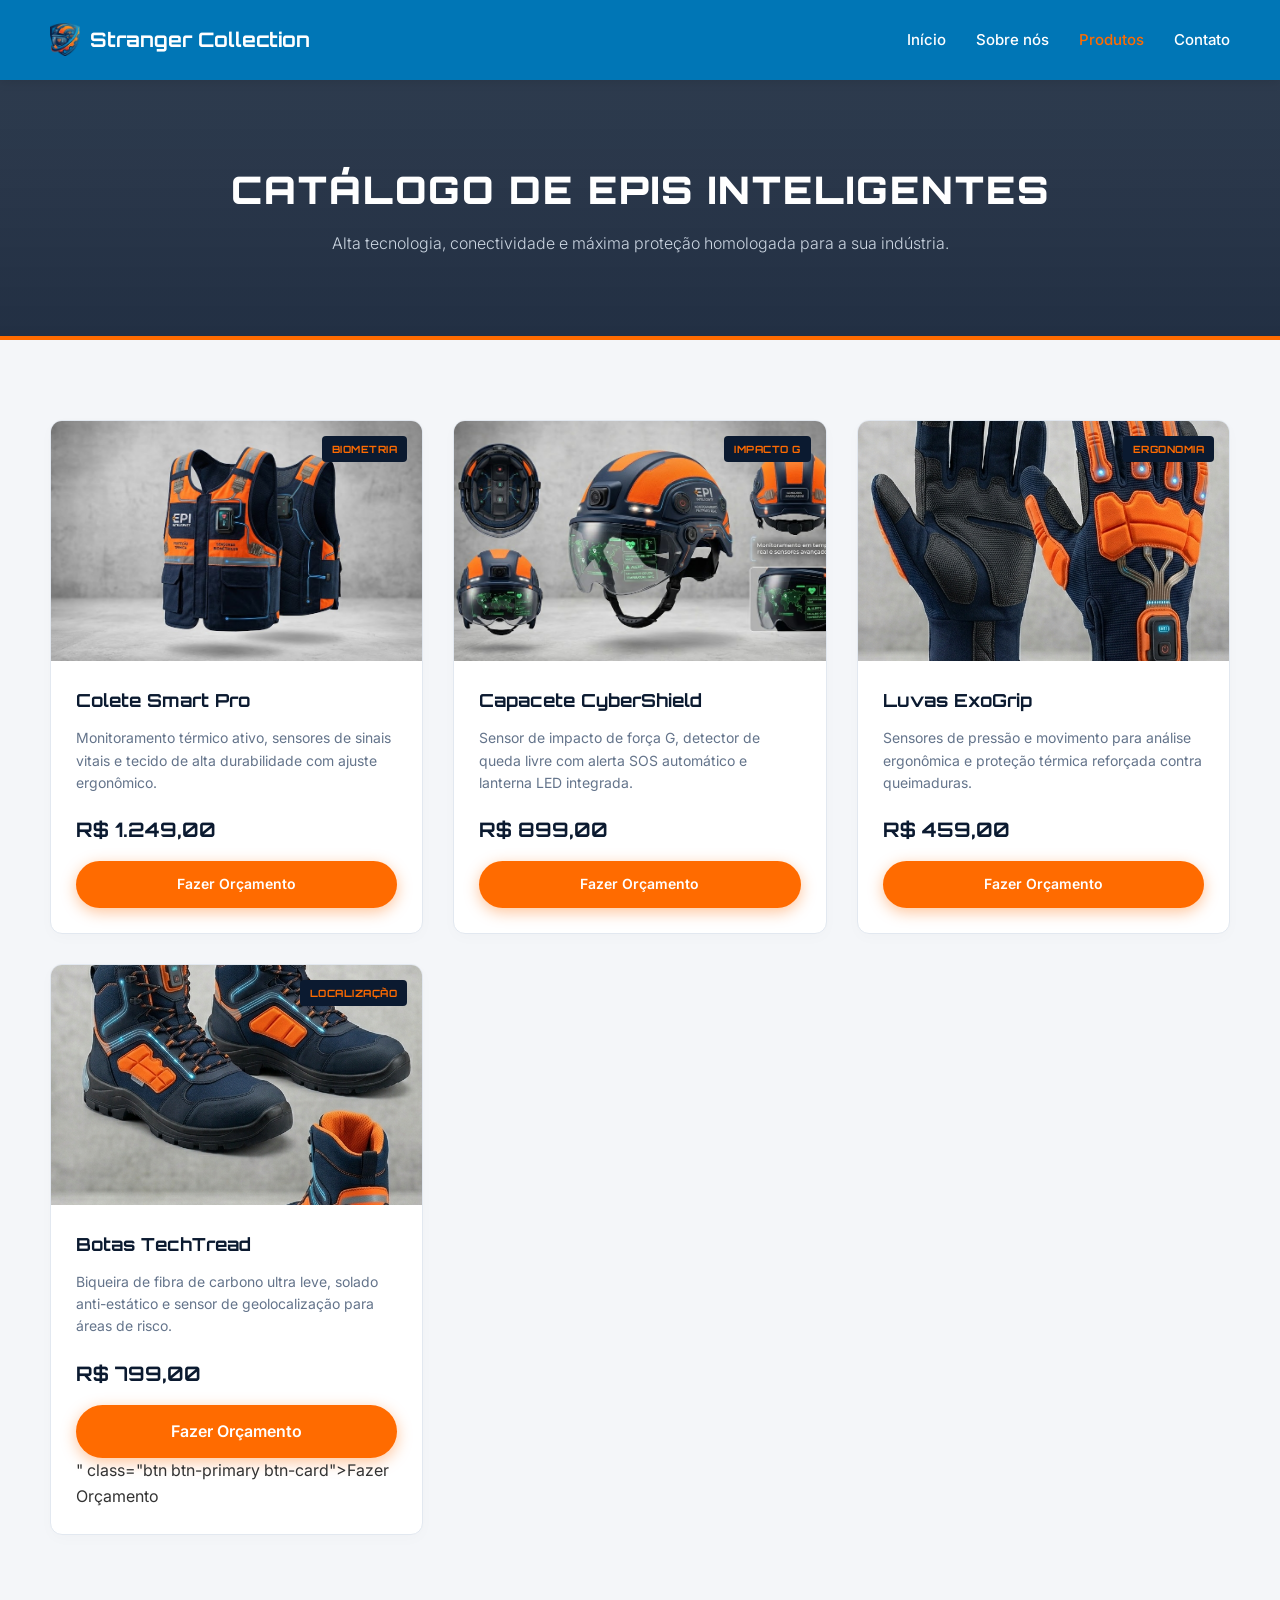
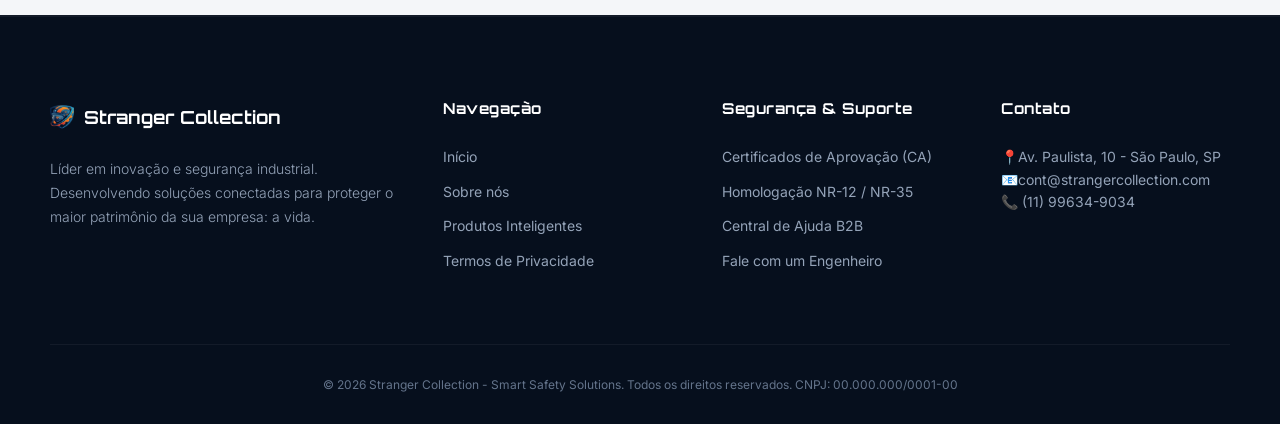
==== src/pages/produtos/produtos.html @ 60174f71 "Firstcommit" ====
<!DOCTYPE html>
<html lang="pt-BR">
<head>
    <meta charset="UTF-8">
    <meta name="viewport" content="width=device-width, initial-scale=1.0">
    <title>Produtos - Stranger Collection</title>
    
    <link rel="stylesheet" href="index.css">
    
    <link rel="preconnect" href="https://fonts.googleapis.com">
    <link rel="preconnect" href="https://fonts.gstatic.com" crossorigin>
    <link href="https://fonts.googleapis.com/css2?family=Inter:wght@300;400;500;600&family=Orbitron:wght@600;700;900&display=swap" rel="stylesheet">
</head>
<body>

    <header>
        <div class="logo-container">
                <div ><img class="logo-icon" src="/public/assets/image/logo.png" alt=""></div>
            <span>Stranger Collection</span>
        </div>
        <nav>
            <ul>
                <li><a href="../../index.html">Início</a></li>
                <li><a href="../sobrenos/sobre.html">Sobre nós</a></li>
                <li><a href="#" class="active">Produtos</a></li>
                <li><a href="https://wa.me/5511996349034?text=Olá!+Gostaria+de+fazer+um+orçamento+para+o+Colete+Smart+Pro+da+Stranger+Collection.">Contato</a></li>
            </ul>
        </nav>
    </header>

    <section class="products-hero">
        <div class="products-hero-content">
            <h1>CATÁLOGO DE EPIS INTELIGENTES</h1>
            <p>Alta tecnologia, conectividade e máxima proteção homologada para a sua indústria.</p>
        </div>
    </section>

    <section class="products-catalog">
        <div class="catalog-container">
            
            <div class="product-card">
                <div class="card-image-wrapper">
                    <img src="/public/assets/image/colete.jpg" alt="Colete Inteligente">
                    <span class="badge-tech">BIOMETRIA</span>
                </div>
                <div class="card-info">
                    <h3>Colete Smart Pro</h3>
                    <p class="product-desc">Monitoramento térmico ativo, sensores de sinais vitais e tecido de alta durabilidade com ajuste ergonômico.</p>
                    <div class="product-price">R$ 1.249,00</div>
                    <a href="https://wa.me/5511996349034?text=Olá!+Gostaria+de+fazer+um+orçamento+para+o+Colete+Smart+Pro+da+Stranger+Collection." class="btn btn-primary btn-card">Fazer Orçamento</a>
                </div>
            </div>

            <div class="product-card">
                <div class="card-image-wrapper">
                    <img src="/public/assets/image/capacete.jpg" alt="Capacete Inteligente">
                    <span class="badge-tech">IMPACTO G</span>
                </div>
                <div class="card-info">
                    <h3>Capacete CyberShield</h3>
                    <p class="product-desc">Sensor de impacto de força G, detector de queda livre com alerta SOS automático e lanterna LED integrada.</p>
                    <div class="product-price">R$ 899,00</div>
                    <a href="https://wa.me/5511996349034?text=Olá!+Gostaria+de+fazer+um+orçamento+para+o+Colete+Smart+Pro+da+Stranger+Collection." class="btn btn-primary btn-card">Fazer Orçamento</a>
                </div>
            </div>

            <div class="product-card">
                <div class="card-image-wrapper">
                    <img src="/public/assets/image/luvas.png" alt="Luvas Tecnológicas">
                    <span class="badge-tech">ERGONOMIA</span>
                </div>
                <div class="card-info">
                    <h3>Luvas ExoGrip</h3>
                    <p class="product-desc">Sensores de pressão e movimento para análise ergonômica e proteção térmica reforçada contra queimaduras.</p>
                    <div class="product-price">R$ 459,00</div>
                    <a href="https://wa.me/5511996349034?text=Olá!+Gostaria+de+fazer+um+orçamento+para+o+Colete+Smart+Pro+da+Stranger+Collection." class="btn btn-primary btn-card">Fazer Orçamento</a>
                </div>
            </div>

            <div class="product-card">
                <div class="card-image-wrapper">
                    <img src="/public/assets/image/botas.png" alt="Botas Inteligentes">
                    <span class="badge-tech">LOCALIZAÇÃO</span>
                </div>
                <div class="card-info">
                    <h3>Botas TechTread</h3>
                    <p class="product-desc">Biqueira de fibra de carbono ultra leve, solado anti-estático e sensor de geolocalização para áreas de risco.</p>
                    <div class="product-price">R$ 799,00</div>
                    <a href="<a href="https://wa.me/5511996349034?text=Olá!+Gostaria+de+fazer+um+orçamento+para+o+Colete+Smart+Pro+da+Stranger+Collection." target="_blank" class="btn btn-primary">Fazer Orçamento</a>" class="btn btn-primary btn-card">Fazer Orçamento</a>
                </div>
            </div>

        </div>
    </section>

    <footer class="main-footer">
        <div class="footer-container">
            <div class="footer-col brand-col">
                <div class="footer-logo">
                    <div ><img class="logo-icon-small" src="/public/assets/image/logo.png" alt=""></div>
                    <span>Stranger Collection</span>
                </div>
                <p>Líder em inovação e segurança industrial. Desenvolvendo soluções conectadas para proteger o maior patrimônio da sua empresa: a vida.</p>
            </div>
            <div class="footer-col">
                <h4>Navegação</h4>
                <ul>
                    <li><a href="../../index.html">Início</a></li>
                    <li><a href="../sobrenos/sobre.html">Sobre nós</a></li>
                    <li><a href="#">Produtos Inteligentes</a></li>
                    <li><a href="https://wa.me/5511996349034?text=Olá!+Gostaria+de+fazer+um+orçamento+para+o+Colete+Smart+Pro+da+Stranger+Collection.">Termos de Privacidade</a></li>
                </ul>
            </div>
            <div class="footer-col">
                <h4>Segurança & Suporte</h4>
                <ul>
                    <li><a href="#">Certificados de Aprovação (CA)</a></li>
                    <li><a href="#">Homologação NR-12 / NR-35</a></li>
                    <li><a href="#">Central de Ajuda B2B</a></li>
                    <li><a href="#">Fale com um Engenheiro</a></li>
                </ul>
            </div>
            <div class="footer-col">
                <h4>Contato</h4>
                <p>📍Av. Paulista, 10 - São Paulo, SP</p>
                <p>📧cont@strangercollection.com</p>
                <p>📞 (11) 99634-9034</p>
            </div>
        </div>
        <div class="footer-bottom">
            <p>&copy; 2026 Stranger Collection - Smart Safety Solutions. Todos os direitos reservados. CNPJ: 00.000.000/0001-00</p>
        </div>
    </footer>

</body>
</html>
---- src/pages/produtos/index.css ----
/* ==========================================================================
   1. RESET, VARIÁVEIS & CONFIGURAÇÕES GERAIS
   ========================================================================== */
* {
    margin: 0;
    padding: 0;
    box-sizing: border-box;
}

body {
    font-family: 'Inter', sans-serif;
    background-color: #f4f6f9;
    color: #333333;
    line-height: 1.6;
}

/* Estilo padrão para QUALQUER link do site não virar aquele azul sublinhado feio */
a {
    text-decoration: none;
    color: inherit;
    transition: color 0.3s ease;
}

/* ==========================================================================
   2. REGRAS GLOBAIS DE HEADER & NAVBAR (MENU SUPERIOR)
   ========================================================================== */
header {
    background-color: #0076b6; /* Azul claro do topo */
    padding: 15px 50px;
    display: flex;
    justify-content: space-between;
    align-items: center;
    position: sticky;
    top: 0;
    z-index: 1000;
    box-shadow: 0 2px 10px rgba(0,0,0,0.1);
}

.logo-container {
    display: flex;
    align-items: center;
    gap: 10px;
    color: #ffffff;
    font-family: 'Orbitron', sans-serif;
    font-weight: 700;
    font-size: 20px;
}

.logo-icon {
    width: 30px;
    margin-top: 8px;
}

/* Garante o alinhamento da navegação */
nav ul {
    display: flex;
    list-style: none;
    gap: 30px;
}

/* Estiliza especificamente os links do Menu Superior */
nav ul li a {
    color: #ffffff !important; /* Força o texto a ser branco */
    font-weight: 500;
    font-size: 15px;
}

nav ul li a:hover, nav ul li a.active {
    color: #ff6b00 !important; /* Destaca em Laranja no hover ou quando ativo */
}

/* ==========================================================================
   3. BOTÕES GLOBAIS (.btn, .btn-primary, etc.)
   ========================================================================== */
.hero-buttons {
    display: flex;
    gap: 20px;
}

.btn {
    display: inline-block;
    padding: 14px 28px;
    border-radius: 30px;
    font-weight: 600;
    font-size: 16px;
    transition: all 0.3s ease;
    text-align: center;
    cursor: pointer;
    border: none;
}

.btn-primary {
    background-color: #ff6b00 !important;
    color: #ffffff !important;
    box-shadow: 0 4px 15px rgba(255, 107, 0, 0.4);
}

.btn-primary:hover {
    background-color: #e05e00 !important;
    transform: translateY(-2px);
}

.btn-secondary {
    background-color: transparent !important;
    color: #ffffff !important;
    border: 2px solid #ff6b00 !important;
}

.btn-secondary:hover {
    background-color: rgba(255, 107, 0, 0.1) !important;
    transform: translateY(-2px);
}

/* ==========================================================================
   4. HOME - HERO SECTION (BANNER PRINCIPAL)
   ========================================================================== */
.hero {
    background: linear-gradient(rgba(11, 26, 48, 0.9), rgba(11, 26, 48, 0.95)), 
                url('https://images.unsplash.com/photo-1581091226825-a6a2a5aee158?auto=format&fit=crop&q=80&w=1200') no-repeat center center/cover;
    padding: 100px 50px;
    display: flex;
    align-items: center;
    min-height: 550px;
    color: #ffffff;
    border-bottom: 4px solid #ff6b00;
}

.hero-container {
    max-width: 1200px;
    margin: 0 auto;
    display: flex;
    width: 100%;
    align-items: center;
    gap: 50px;
}

.hero-images {
    flex: 1;
    display: flex;
    justify-content: center;
    align-items: center;
}

.hero-mockup-placeholder {
    width: 100%;
    max-width: 450px;
    height: 350px;
    background: rgba(255, 255, 255, 0.05);
    border: 2px dashed rgba(255, 255, 255, 0.2);
    border-radius: 12px;
    display: flex;
    flex-direction: column;
    justify-content: center;
    align-items: center;
    color: rgba(255, 255, 255, 0.6);
    text-align: center;
    padding: 20px;
}

.hero-mockup-placeholder span {
    font-size: 40px;
    margin-bottom: 15px;
}

.hero-content {
    flex: 1.2;
}

.hero-content h1 {
    font-family: 'Orbitron', sans-serif;
    font-size: 42px;
    font-weight: 900;
    line-height: 1.2;
    margin-bottom: 20px;
    letter-spacing: 1px;
}

.hero-content p {
    font-size: 18px;
    color: #cbd5e1;
    margin-bottom: 35px;
    font-weight: 300;
}

/* ==========================================================================
   5. HOME - BARRA DE DIFERENCIAIS
   ========================================================================== */
.features-bar {
    background-color: #0b1a30; 
    padding: 25px 50px;
    border-bottom: 1px solid rgba(255,255,255,0.1);
}

.features-container {
    max-width: 1200px;
    margin: 0 auto;
    display: flex;
    justify-content: space-between;
    gap: 30px;
}

.feature-item {
    display: flex;
    align-items: center;
    gap: 15px;
    color: #ffffff;
    flex: 1;
}

.feature-icon {
    font-size: 28px;
    color: #ff6b00;
    background: rgba(255, 107, 0, 0.1);
    padding: 10px;
    border-radius: 8px;
    display: flex;
    align-items: center;
    justify-content: center;
}

.feature-text h3 {
    font-size: 16px;
    font-weight: 600;
    margin-bottom: 2px;
}

.feature-text p {
    font-size: 13px;
    color: #94a3b8;
}

/* ==========================================================================
   6. HOME - SEÇÃO PRODUTO DESTAQUE (COLETE COMFORT)
   ========================================================================== */
.product-highlight {
    padding: 80px 50px;
    background-color: #ffffff;
}

.product-container {
    max-width: 1200px;
    margin: 0 auto;
    display: flex;
    align-items: center;
    gap: 60px;
}

.product-image-side {
    flex: 1;
    display: flex;
    justify-content: center;
}

.product-image-placeholder {
    width: 100%;
    max-width: 550px;
    height: auto;
    display: flex;
    justify-content: center;
    align-items: center;
    overflow: hidden;
    border-radius: 12px;
}

.product-image-placeholder img {
    width: 100%;
    height: auto;
    object-fit: cover;
    display: block;
    box-shadow: 0 8px 30px rgba(0, 0, 0, 0.08);
    border-radius: 12px;
}

.product-info-side {
    flex: 1.2;
}

.product-info-side h2 {
    font-family: 'Orbitron', sans-serif;
    color: #0b1a30;
    font-size: 36px;
    font-weight: 700;
    margin-bottom: 25px;
    letter-spacing: 1px;
    position: relative;
    padding-bottom: 10px;
}

.product-info-side h2::after {
    content: '';
    position: absolute;
    left: 0;
    bottom: 0;
    width: 60px;
    height: 4px;
    background-color: #ff6b00;
    border-radius: 2px;
}

.product-bullets {
    list-style: none;
    margin-bottom: 40px;
}

.product-bullets li {
    position: relative;
    padding-left: 30px;
    margin-bottom: 20px;
    font-size: 16px;
    color: #4a5568;
}

.product-bullets li::before {
    content: '✓';
    position: absolute;
    left: 0;
    top: 0;
    color: #ff6b00;
    font-weight: 900;
    font-size: 18px;
}

.product-bullets li strong {
    color: #0b1a30;
    font-weight: 600;
}

/* ==========================================================================
   7. HOME - PROVA SOCIAL, DEPOIMENTOS & CERTIFICAÇÕES
   ========================================================================== */
.trust-section {
    padding: 60px 50px 80px 50px;
    background-color: #f8fafc;
}

.certifications-container {
    max-width: 1200px;
    margin: 0 auto;
    text-align: center;
}

.cert-title {
    font-size: 12px;
    font-family: 'Orbitron', sans-serif;
    color: #64748b;
    letter-spacing: 2px;
    margin-bottom: 30px;
}

.cert-logos {
    display: flex;
    justify-content: center;
    align-items: center;
    gap: 40px;
    flex-wrap: wrap;
}

.cert-badge {
    background: #ffffff;
    border: 1px solid #e2e8f0;
    padding: 12px 25px;
    border-radius: 6px;
    font-family: 'Orbitron', sans-serif;
    font-size: 13px;
    font-weight: 700;
    color: #0b1a30;
    box-shadow: 0 4px 6px rgba(0,0,0,0.02);
}

.section-divider {
    max-width: 1200px;
    margin: 50px auto;
    border: 0;
    border-top: 1px solid #e2e8f0;
}

.testimonials-wrapper {
    max-width: 1200px;
    margin: 0 auto;
}

.section-title-dark {
    text-align: center;
    margin-bottom: 50px;
}

.section-title-dark h2 {
    font-family: 'Orbitron', sans-serif;
    font-size: 28px;
    color: #0b1a30;
    margin-bottom: 10px;
}

.section-title-dark p {
    color: #64748b;
    font-size: 15px;
}

.testimonials-container {
    display: flex;
    gap: 30px;
}

.testimonial-card {
    flex: 1;
    background: #ffffff;
    border: 1px solid #e2e8f0;
    padding: 40px;
    border-radius: 12px;
    position: relative;
    box-shadow: 0 10px 25px rgba(0, 0, 0, 0.02);
}

.quote-icon {
    font-size: 60px;
    color: rgba(255, 107, 0, 0.15);
    position: absolute;
    top: 10px;
    left: 25px;
    font-family: serif;
    line-height: 1;
}

.testimonial-text {
    font-size: 15px;
    color: #4a5568;
    line-height: 1.7;
    margin-bottom: 25px;
    position: relative;
    z-index: 1;
    font-style: italic;
}

.testimonial-author {
    display: flex;
    align-items: center;
    gap: 15px;
}

.author-avatar {
    width: 45px;
    height: 45px;
    background: #e2e8f0;
    border-radius: 50px;
    display: flex;
    align-items: center;
    justify-content: center;
    font-size: 20px;
}

.author-info h4 {
    font-size: 15px;
    color: #0b1a30;
    font-weight: 600;
}

.author-info p {
    font-size: 12px;
    color: #ff6b00;
    font-weight: 500;
}

/* ==========================================================================
   8. HOME - SEÇÃO COMO FUNCIONA (ECOSSISTEMA)
   ========================================================================== */
.how-it-works {
    padding: 90px 50px;
    background-color: #0b1a30; 
    color: #ffffff;
}

.how-it-works .section-title {
    text-align: center;
    max-width: 700px;
    margin: 0 auto 60px auto;
}

.how-it-works .section-title h2 {
    font-family: 'Orbitron', sans-serif;
    font-size: 32px;
    letter-spacing: 1px;
    margin-bottom: 15px;
    color: #ffffff;
}

.how-it-works .section-title p {
    color: #94a3b8;
    font-size: 16px;
    font-weight: 300;
}

.steps-container {
    max-width: 1200px;
    margin: 0 auto;
    display: flex;
    justify-content: space-between;
    gap: 40px;
}

.step-card {
    flex: 1;
    background: rgba(255, 255, 255, 0.03);
    border: 1px solid rgba(255, 255, 255, 0.08);
    padding: 40px 30px;
    border-radius: 12px;
    transition: all 0.3s ease;
}

.step-card:hover {
    transform: translateY(-5px);
    background: rgba(255, 255, 255, 0.05);
    border-color: #ff6b00;
}

.step-icon-wrapper {
    display: flex;
    justify-content: space-between;
    align-items: center;
    margin-bottom: 25px;
}

.step-number {
    font-family: 'Orbitron', sans-serif;
    font-size: 24px;
    font-weight: 900;
    color: rgba(255, 107, 0, 0.4);
}

.step-icon {
    font-size: 36px;
    background: rgba(255, 107, 0, 0.1);
    padding: 12px;
    border-radius: 50px;
    width: 65px;
    height: 65px;
    display: flex;
    align-items: center;
    justify-content: center;
}

.step-card h3 {
    font-family: 'Orbitron', sans-serif;
    font-size: 18px;
    margin-bottom: 15px;
    color: #ffffff;
}

.step-card p {
    font-size: 14px;
    color: #cbd5e1;
    line-height: 1.6;
    font-weight: 300;
}

/* ==========================================================================
   9. PÁGINA SOBRE NÓS (EXCLUSIVOS)
   ========================================================================== */
.about-hero {
    background: linear-gradient(rgba(11, 26, 48, 0.85), rgba(11, 26, 48, 0.9)), 
                url('https://images.unsplash.com/photo-1504307651254-35680f356dfd?auto=format&fit=crop&q=80&w=1200') no-repeat center center/cover;
    padding: 80px 20px;
    text-align: center;
    color: #ffffff;
    border-bottom: 4px solid #ff6b00;
}

.about-hero-content h1 {
    font-family: 'Orbitron', sans-serif;
    font-size: 40px;
    font-weight: 900;
    letter-spacing: 2px;
    margin-bottom: 10px;
}

.about-hero-content p {
    font-size: 16px;
    color: #cbd5e1;
    font-weight: 300;
}

.about-intro {
    padding: 80px 50px;
    background-color: #ffffff;
}

.about-container {
    max-width: 1200px;
    margin: 0 auto;
    display: flex;
    align-items: center;
    gap: 60px;
}

.about-text-side {
    flex: 1.2;
}

.about-text-side h2 {
    font-family: 'Orbitron', sans-serif;
    color: #0b1a30;
    font-size: 32px;
    margin-bottom: 20px;
}

.about-text-side p {
    font-size: 16px;
    color: #4a5568;
    line-height: 1.8;
    margin-bottom: 20px;
}

.about-image-side {
    flex: 1;
    display: flex;
    justify-content: center;
}

.about-video-placeholder {
    width: 100%;
    max-width: 450px;
    height: 300px;
    background-color: #0b1a30;
    border-radius: 12px;
    display: flex;
    flex-direction: column;
    justify-content: center;
    align-items: center;
    color: #ffffff;
    text-align: center;
    padding: 30px;
    border-left: 5px solid #ff6b00;
    box-shadow: 0 10px 30px rgba(0,0,0,0.05);
}

.about-video-placeholder span {
    font-size: 40px;
    margin-bottom: 15px;
}

.about-video-placeholder h3 {
    font-family: 'Orbitron', sans-serif;
    font-size: 18px;
    margin-bottom: 5px;
}

.about-video-placeholder p {
    font-size: 13px;
    color: #94a3b8;
}

.mve-section {
    padding: 80px 50px;
    background-color: #f8fafc;
}

.mve-container {
    max-width: 1200px;
    margin: 0 auto;
    display: flex;
    justify-content: space-between;
    gap: 30px;
}

.mve-card {
    flex: 1;
    background: #ffffff;
    border: 1px solid #e2e8f0;
    padding: 40px 30px;
    border-radius: 12px;
    box-shadow: 0 5px 15px rgba(0,0,0,0.01);
    transition: transform 0.3s ease;
}

.mve-card:hover {
    transform: translateY(-5px);
    border-color: #ff6b00;
}

.mve-icon {
    font-size: 32px;
    margin-bottom: 20px;
    background: rgba(255, 107, 0, 0.1);
    width: 60px;
    height: 60px;
    display: flex;
    align-items: center;
    justify-content: center;
    border-radius: 50px;
}

.mve-card h3 {
    font-family: 'Orbitron', sans-serif;
    color: #0b1a30;
    font-size: 20px;
    margin-bottom: 15px;
}

.mve-card p {
    font-size: 14px;
    color: #4a5568;
    line-height: 1.7;
}

.valores-list {
    list-style: none;
}

.valores-list li {
    font-size: 14px;
    color: #4a5568;
    margin-bottom: 10px;
    font-weight: 500;
}

/* ==========================================================================
   10. PÁGINA DE PRODUTOS (CATÁLOGO / GRID)
   ========================================================================== */
.products-hero {
    background: linear-gradient(rgba(11, 26, 48, 0.85), rgba(11, 26, 48, 0.9)), 
                url('https://images.unsplash.com/photo-1581092162384-8987c1794ed9?auto=format&fit=crop&q=80&w=1200') no-repeat center center/cover;
    padding: 80px 20px;
    text-align: center;
    color: #ffffff;
    border-bottom: 4px solid #ff6b00;
}

.products-hero-content h1 {
    font-family: 'Orbitron', sans-serif;
    font-size: 38px;
    font-weight: 900;
    letter-spacing: 2px;
    margin-bottom: 10px;
}

.products-hero-content p {
    font-size: 16px;
    color: #cbd5e1;
    font-weight: 300;
}

.products-catalog {
    padding: 80px 50px;
    background-color: #f4f6f9;
}

.catalog-container {
    max-width: 1200px;
    margin: 0 auto;
    display: grid;
    grid-template-columns: repeat(auto-fit, minmax(280px, 1fr));
    gap: 30px;
}

.product-card {
    background-color: #ffffff;
    border: 1px solid #e2e8f0;
    border-radius: 12px;
    overflow: hidden;
    box-shadow: 0 4px 15px rgba(0, 0, 0, 0.02);
    display: flex;
    flex-direction: column;
    transition: transform 0.3s ease, border-color 0.3s ease;
}

.product-card:hover {
    transform: translateY(-5px);
    border-color: #ff6b00;
    box-shadow: 0 10px 25px rgba(0, 0, 0, 0.05);
}

.card-image-wrapper {
    width: 100%;
    height: 240px; 
    position: relative;
    background-color: #f8fafc;
    overflow: hidden;
}

.card-image-wrapper img {
    width: 100%;
    height: 100%;
    object-fit: cover;
    transition: transform 0.5s ease;
}

.product-card:hover .card-image-wrapper img {
    transform: scale(1.05);
}

.badge-tech {
    position: absolute;
    top: 15px;
    right: 15px;
    background-color: #0b1a30;
    color: #ff6b00;
    font-family: 'Orbitron', sans-serif;
    font-size: 10px;
    font-weight: 700;
    padding: 5px 10px;
    border-radius: 4px;
    letter-spacing: 0.5px;
}

.card-info {
    padding: 25px;
    display: flex;
    flex-direction: column;
    flex-grow: 1;
}

.card-info h3 {
    font-family: 'Orbitron', sans-serif;
    color: #0b1a30;
    font-size: 18px;
    margin-bottom: 12px;
}

.product-desc {
    font-size: 14px;
    color: #64748b;
    line-height: 1.6;
    margin-bottom: 20px;
    flex-grow: 1;
}

.product-price {
    font-family: 'Orbitron', sans-serif;
    font-size: 20px;
    font-weight: 700;
    color: #0b1a30;
    margin-bottom: 15px;
}

.btn-card {
    width: 100%;
    padding: 12px;
    font-size: 14px;
}

/* ==========================================================================
   11. GLOBAL INSTITUTIONAL FOOTER (RODAPÉ DO SITE)
   ========================================================================== */
footer, .main-footer {
    background-color: #060f1d !important; /* Força o fundo escuro real */
    color: #94a3b8 !important;
    padding: 80px 50px 30px 50px !important;
    font-size: 14px;
    border-top: 2px solid rgba(255, 255, 255, 0.05);
    display: block;
}

.footer-container {
    max-width: 1200px;
    margin: 0 auto;
    display: flex;
    justify-content: space-between;
    gap: 50px;
    flex-wrap: wrap;
}

.footer-col {
    flex: 1;
    min-width: 200px;
}

.brand-col {
    flex: 1.5;
}

.footer-logo {
    display: flex;
    align-items: center;
    gap: 10px;
    color: #ffffff;
    font-family: 'Orbitron', sans-serif;
    font-weight: 700;
    font-size: 18px;
    margin-bottom: 20px;
}

.logo-icon-small {
    width: 24px;
    height: 24px;
    margin-top: 8px;
}

.brand-col p {
    line-height: 1.7;
    font-weight: 300;
}

.footer-col h4 {
    color: #ffffff !important;
    font-family: 'Orbitron', sans-serif;
    font-size: 15px;
    margin-bottom: 25px;
    letter-spacing: 0.5px;
}

.footer-col ul {
    list-style: none !important;
}

.footer-col ul li {
    margin-bottom: 12px;
}

/* Força os links das listas do rodapé a serem cinzas e laranjas no hover */
.footer-col ul li a {
    color: #94a3b8 !important;
    font-weight: normal;
}

.footer-col ul li a:hover {
    color: #ff6b00 !important;
}

.contact-info {
    margin-bottom: 12px;
    font-weight: 300;
}

.footer-bottom {
    max-width: 1200px;
    margin: 60px auto 0 auto;
    padding-top: 30px;
    border-top: 1px solid rgba(255, 255, 255, 0.05);
    text-align: center;
    font-size: 12px;
    color: #64748b;
}

/* ==========================================================================
   12. GLOBAL RESPONSIVIDADE (MEDIA QUERIES)
   ========================================================================== */
@media (max-width: 968px) {
    header { padding: 15px 20px; }
    .hero, .features-bar, .product-highlight, .trust-section, .how-it-works, .about-intro, .mve-section, .main-footer { 
        padding: 40px 20px !important; 
    }
    .hero-container, .features-container, .product-container, .testimonials-container, .steps-container, .about-container, .mve-container, .footer-container {
        flex-direction: column;
        gap: 30px;
    }
    .hero-content, .about-text-side { text-align: center; }
    .hero-buttons { justify-content: center; }
    .feature-item, .footer-col { width: 100%; }
    .cert-logos { gap: 15px; }
}
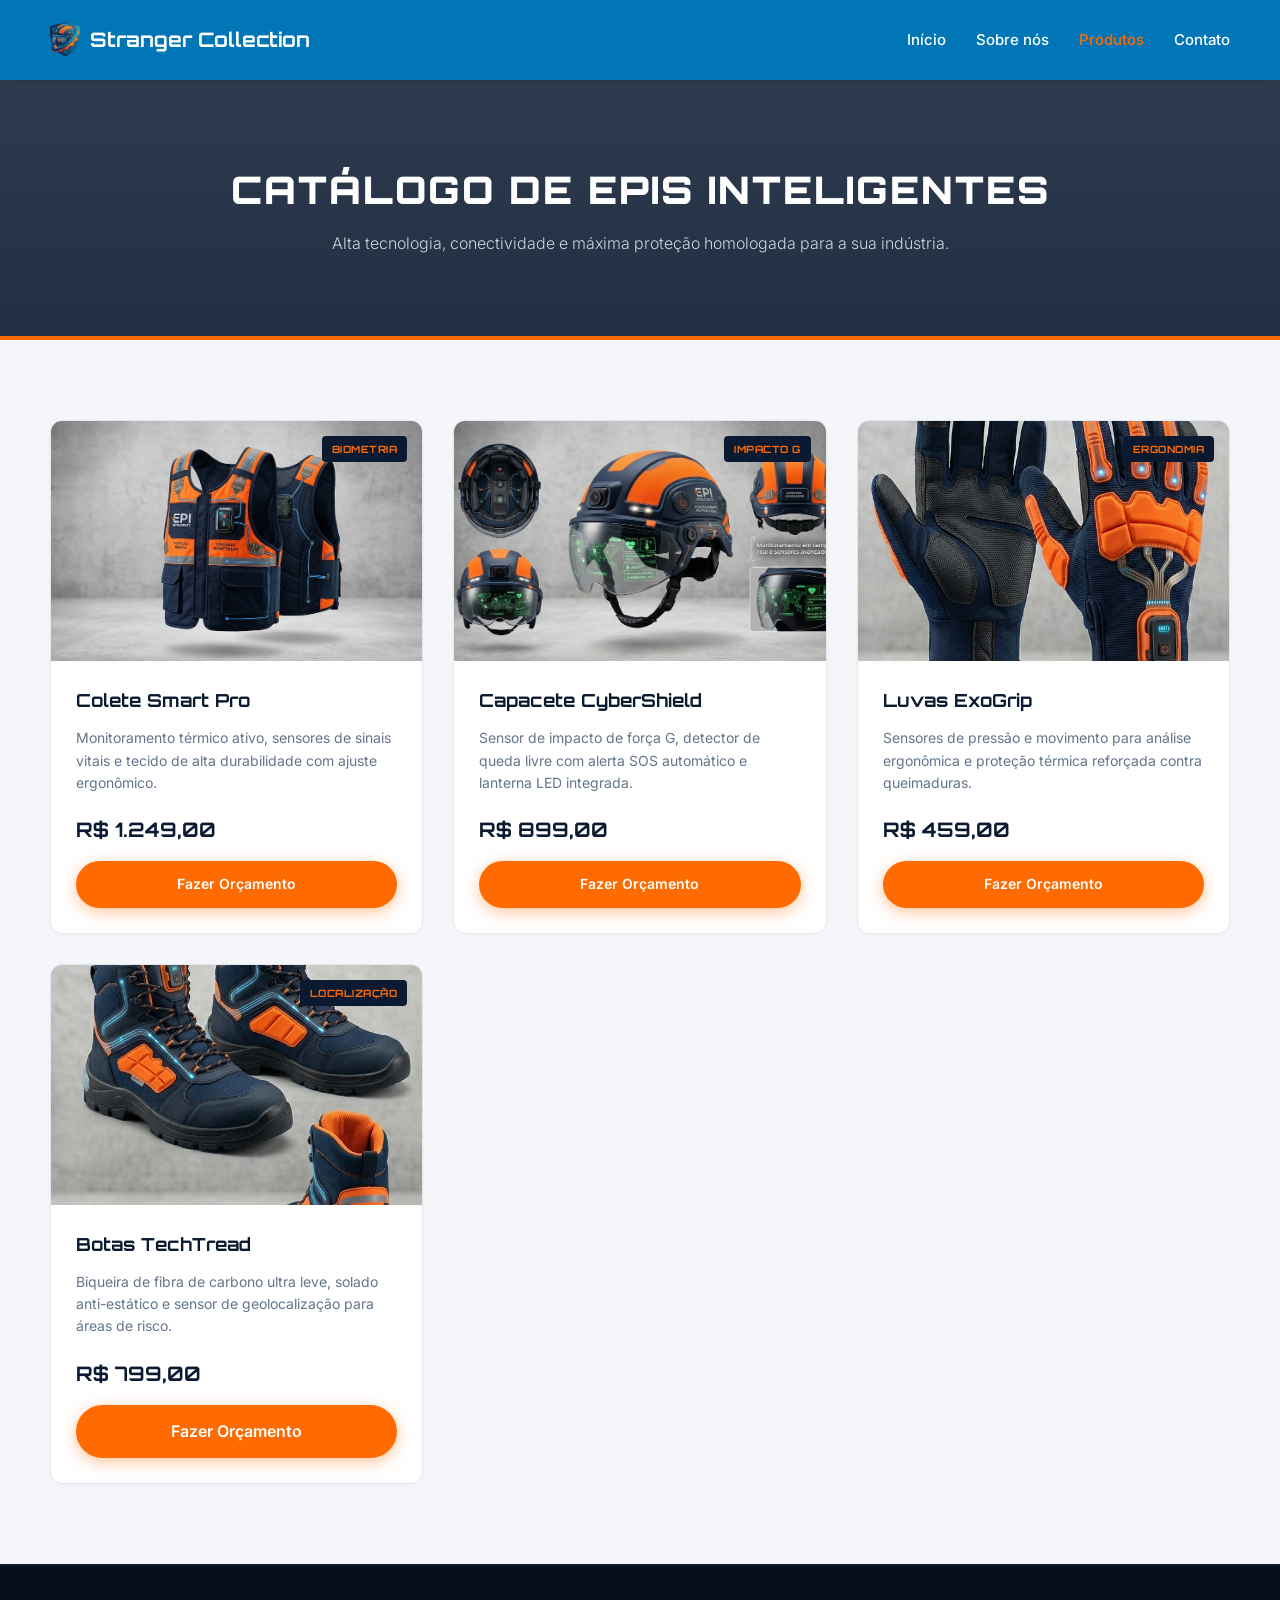
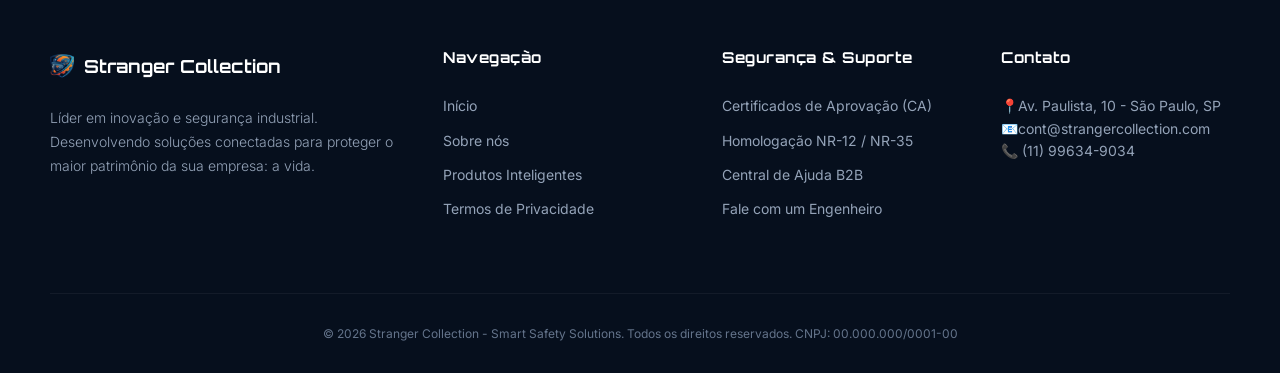
==== commit a767fb2a: "second-commit" ====
--- a/src/pages/produtos/produtos.html
+++ b/src/pages/produtos/produtos.html
@@ -86,7 +86,7 @@
                     <h3>Botas TechTread</h3>
                     <p class="product-desc">Biqueira de fibra de carbono ultra leve, solado anti-estático e sensor de geolocalização para áreas de risco.</p>
                     <div class="product-price">R$ 799,00</div>
-                    <a href="<a href="https://wa.me/5511996349034?text=Olá!+Gostaria+de+fazer+um+orçamento+para+o+Colete+Smart+Pro+da+Stranger+Collection." target="_blank" class="btn btn-primary">Fazer Orçamento</a>" class="btn btn-primary btn-card">Fazer Orçamento</a>
+                    <a href="<a href="https://wa.me/5511996349034?text=Olá!+Gostaria+de+fazer+um+orçamento+para+o+Colete+Smart+Pro+da+Stranger+Collection." target="_blank" class="btn btn-primary">Fazer Orçamento</a>
                 </div>
             </div>
 
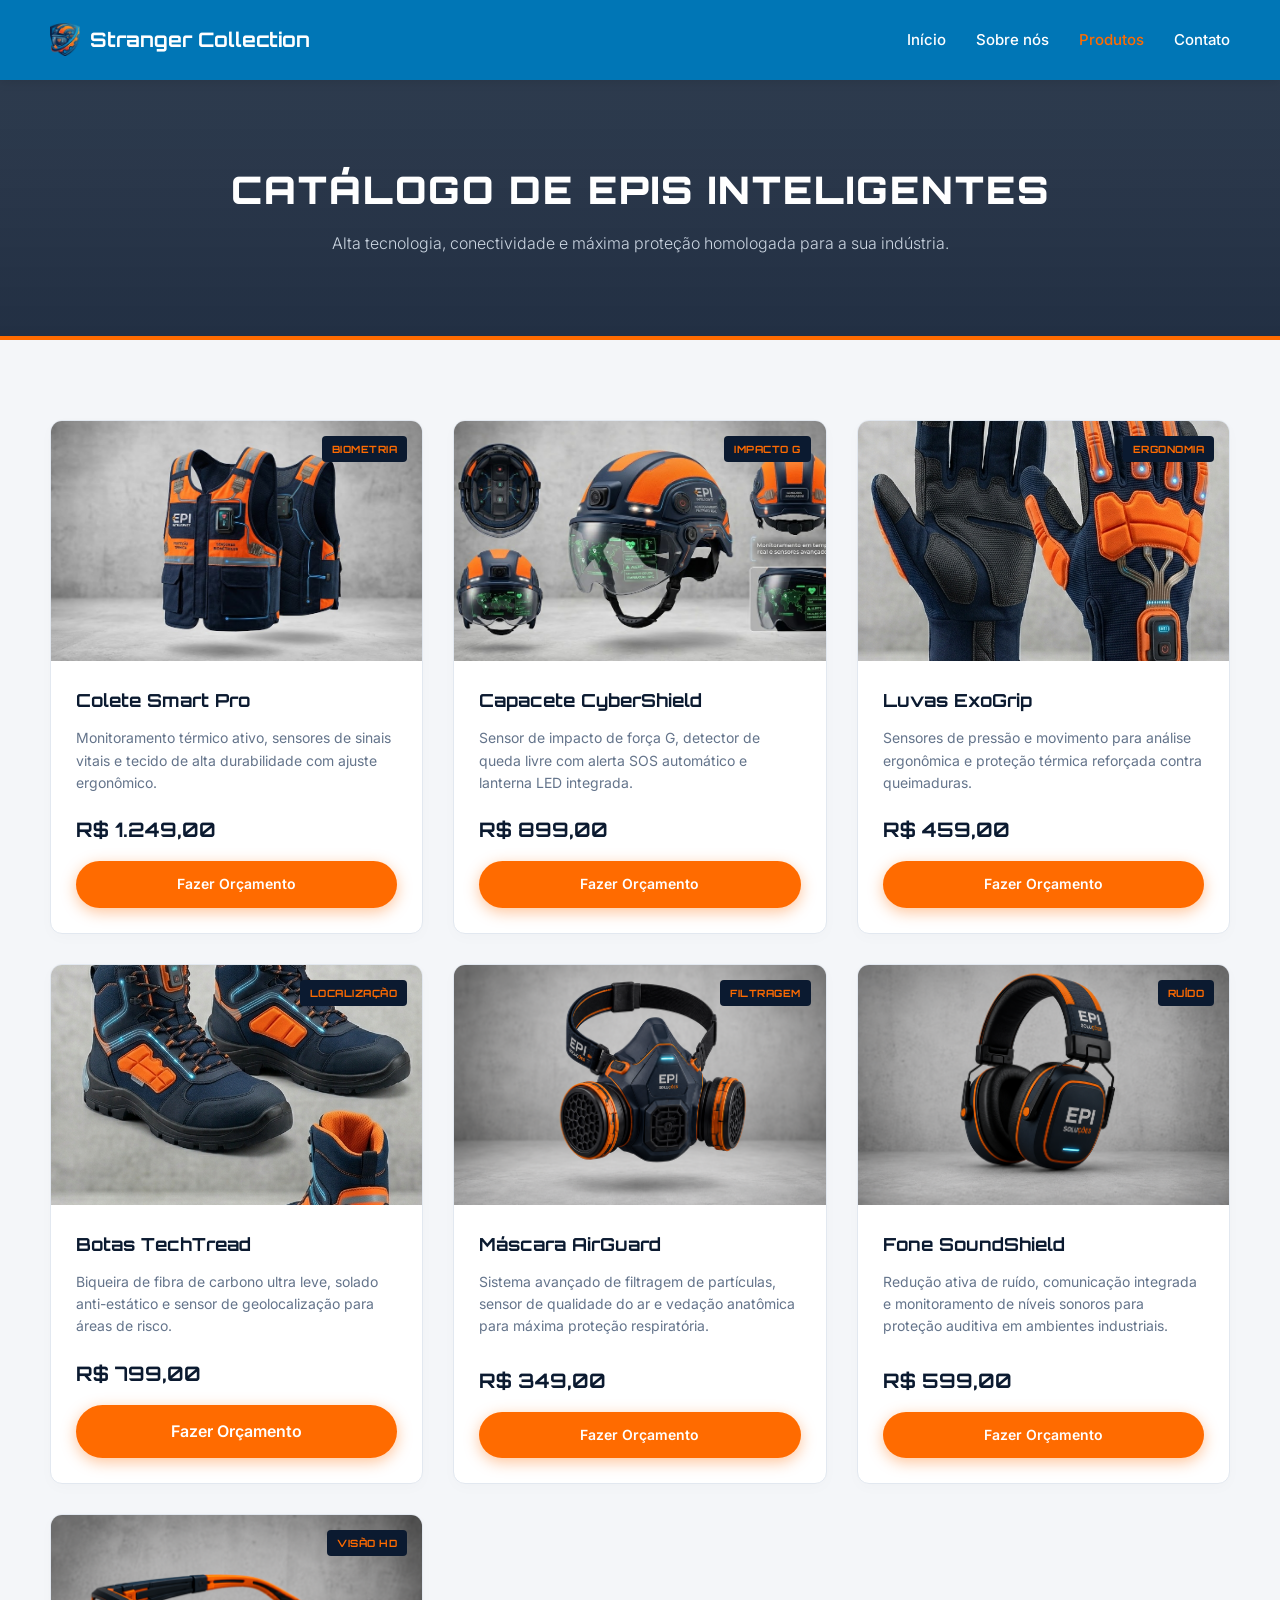
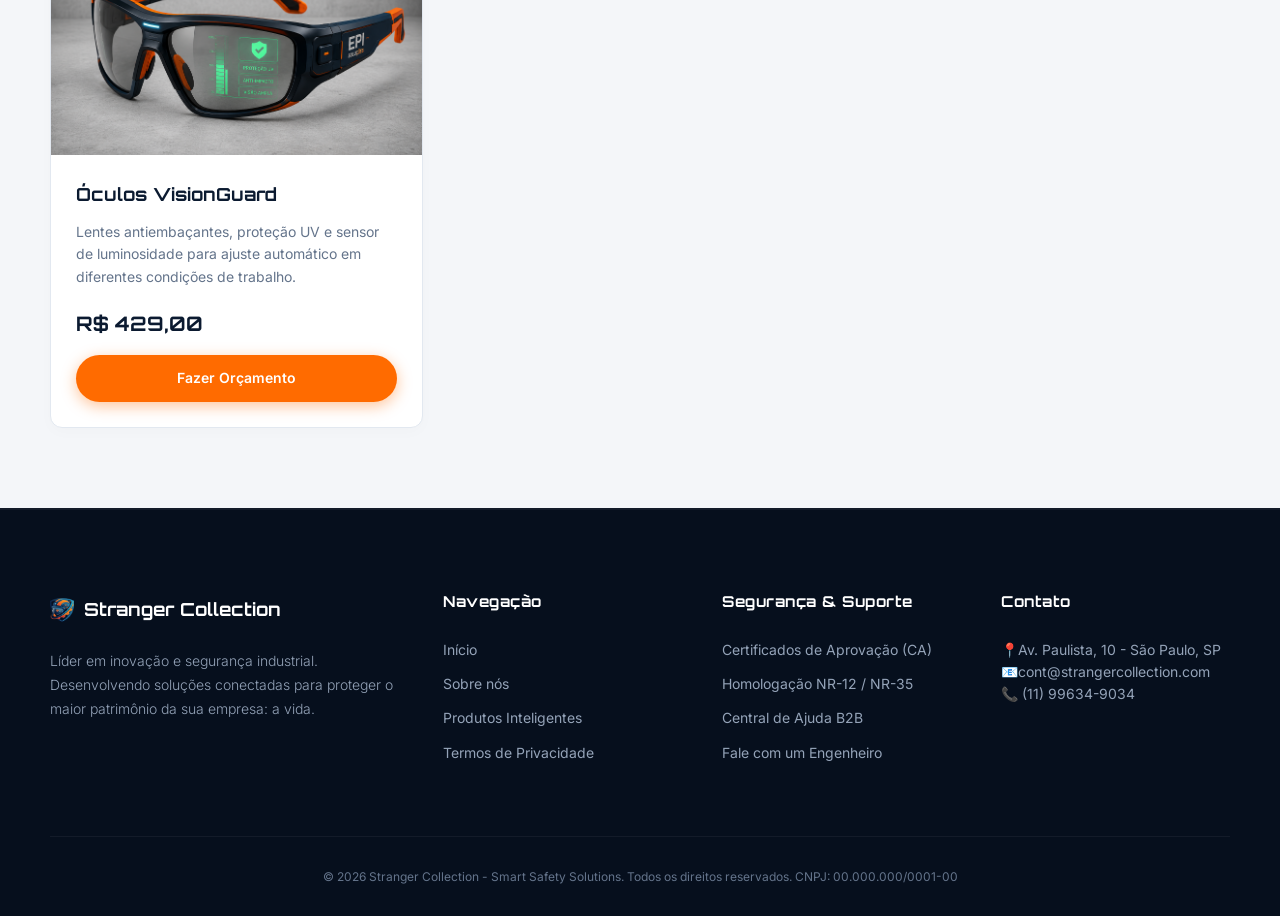
==== commit 17e7dfb4: "three-commit" ====
--- a/src/pages/produtos/produtos.html
+++ b/src/pages/produtos/produtos.html
@@ -89,6 +89,65 @@
                     <a href="<a href="https://wa.me/5511996349034?text=Olá!+Gostaria+de+fazer+um+orçamento+para+o+Colete+Smart+Pro+da+Stranger+Collection." target="_blank" class="btn btn-primary">Fazer Orçamento</a>
                 </div>
             </div>
+           
+        <div class="product-card">
+            <div class="card-image-wrapper">
+                <img src="/public/assets/image/mascara.png" alt="Máscara Inteligente">
+                <span class="badge-tech">FILTRAGEM</span>
+            </div>
+            <div class="card-info">
+                <h3>Máscara AirGuard</h3>
+                <p class="product-desc">
+                    Sistema avançado de filtragem de partículas, sensor de qualidade do ar e vedação anatômica para máxima proteção respiratória.
+                </p>
+                <div class="product-price">R$ 349,00</div>
+                <a href="https://wa.me/5511996349034?text=Olá!+Gostaria+de+fazer+um+orçamento+para+a+Máscara+AirGuard+da+Stranger+Collection."
+                target="_blank"
+                class="btn btn-primary btn-card">
+                    Fazer Orçamento
+                </a>
+            </div>
+        </div>
+
+
+        <div class="product-card">
+            <div class="card-image-wrapper">
+                <img src="/public/assets/image/fones.png" alt="Fone de Proteção Inteligente">
+                <span class="badge-tech">RUÍDO</span>
+            </div>
+            <div class="card-info">
+                <h3>Fone SoundShield</h3>
+                <p class="product-desc">
+                    Redução ativa de ruído, comunicação integrada e monitoramento de níveis sonoros para proteção auditiva em ambientes industriais.
+                </p>
+                <div class="product-price">R$ 599,00</div>
+                <a href="https://wa.me/5511996349034?text=Olá!+Gostaria+de+fazer+um+orçamento+para+o+Fone+SoundShield+da+Stranger+Collection."
+                target="_blank"
+                class="btn btn-primary btn-card">
+                    Fazer Orçamento
+                </a>
+            </div>
+        </div>
+
+
+        <div class="product-card">
+            <div class="card-image-wrapper">
+                <img src="/public/assets/image/oculos.png" alt="Óculos de Proteção Inteligente">
+                <span class="badge-tech">VISÃO HD</span>
+            </div>
+            <div class="card-info">
+                <h3>Óculos VisionGuard</h3>
+                <p class="product-desc">
+                    Lentes antiembaçantes, proteção UV e sensor de luminosidade para ajuste automático em diferentes condições de trabalho.
+                </p>
+                <div class="product-price">R$ 429,00</div>
+                <a href="https://wa.me/5511996349034?text=Olá!+Gostaria+de+fazer+um+orçamento+para+os+Óculos+VisionGuard+da+Stranger+Collection."
+                target="_blank"
+                class="btn btn-primary btn-card">
+                    Fazer Orçamento
+                </a>
+            </div>
+        </div>
 
         </div>
     </section>
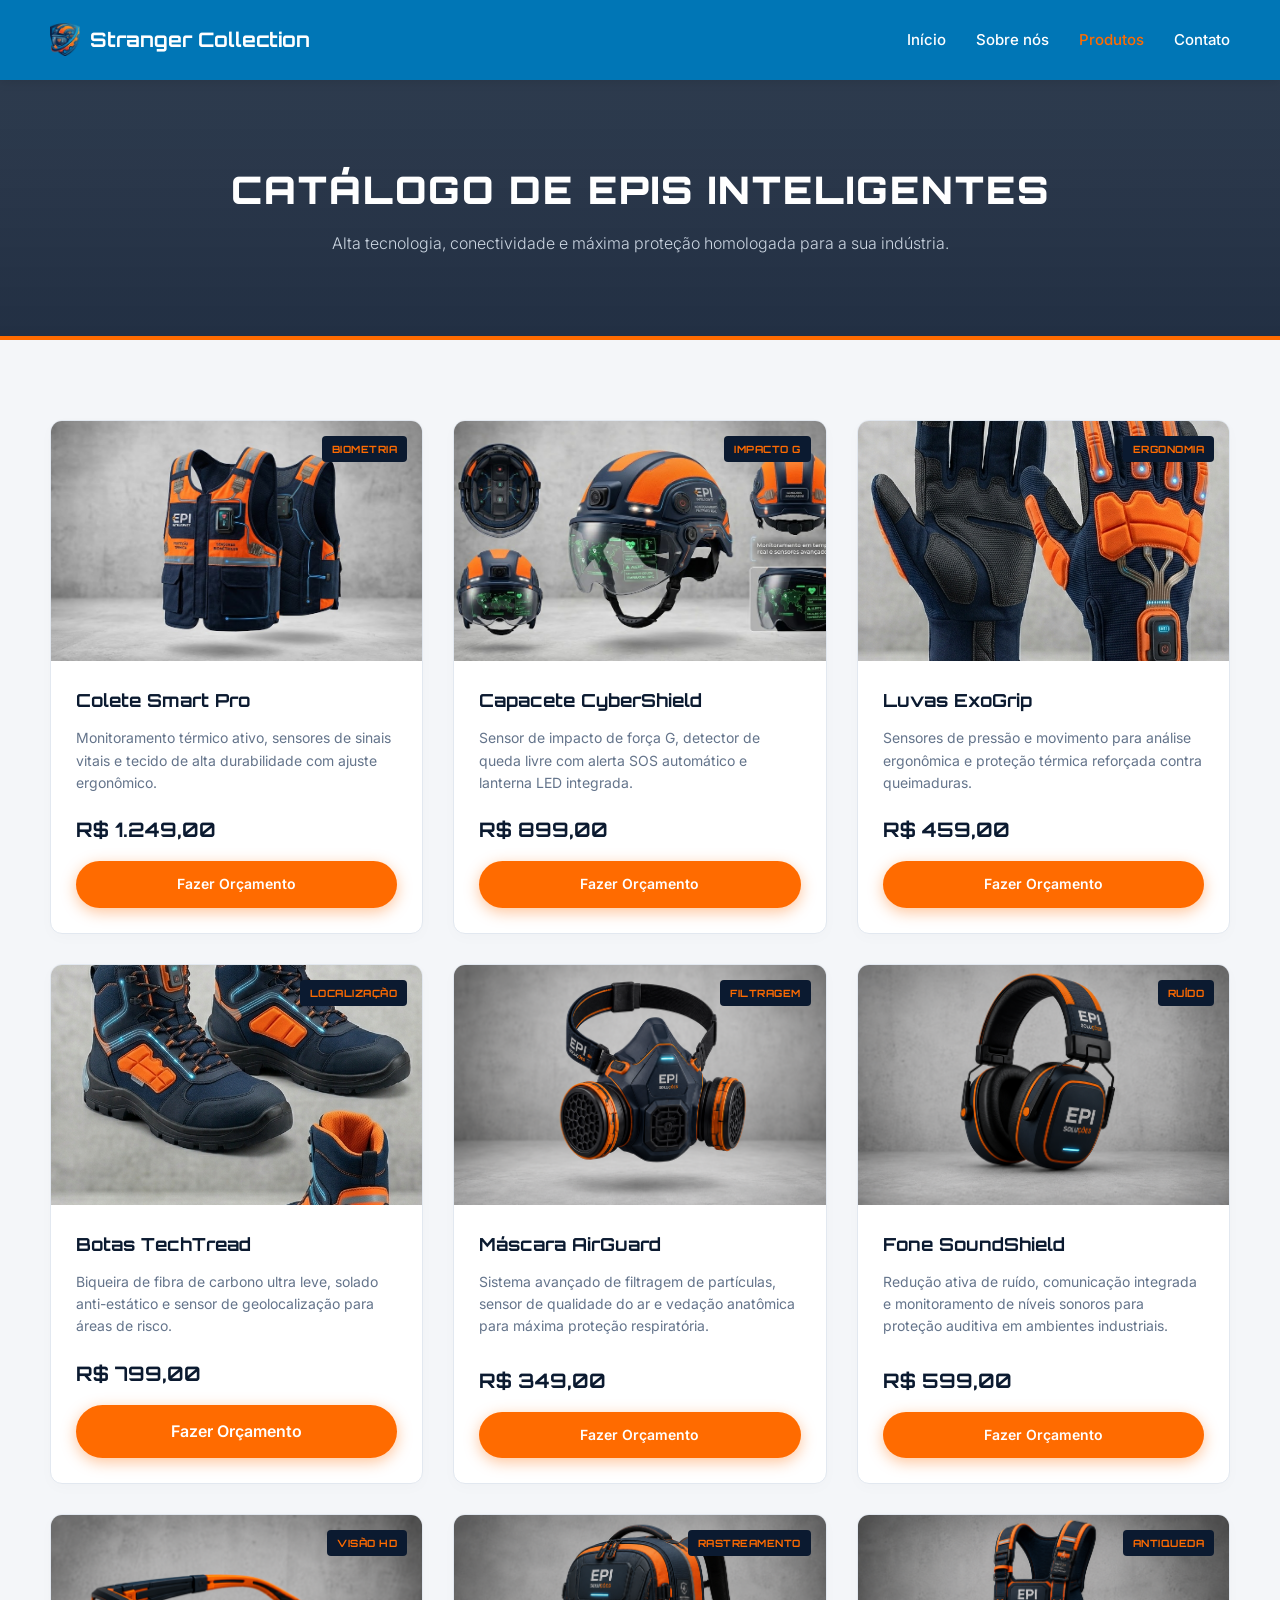
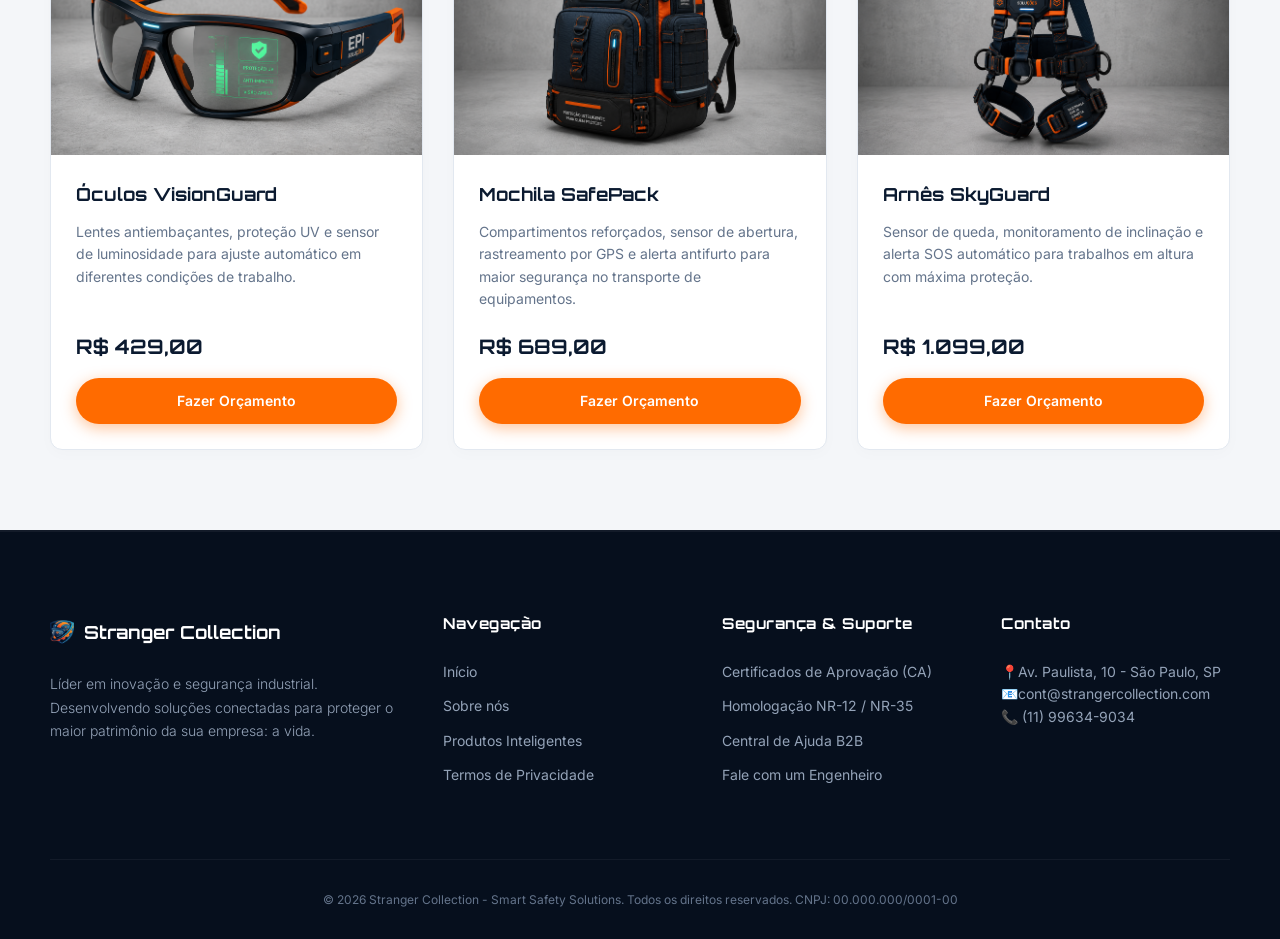
==== commit 92538fa7: "Four-commit" ====
--- a/src/pages/produtos/produtos.html
+++ b/src/pages/produtos/produtos.html
@@ -90,64 +90,99 @@
                 </div>
             </div>
            
-        <div class="product-card">
-            <div class="card-image-wrapper">
-                <img src="/public/assets/image/mascara.png" alt="Máscara Inteligente">
-                <span class="badge-tech">FILTRAGEM</span>
-            </div>
-            <div class="card-info">
-                <h3>Máscara AirGuard</h3>
-                <p class="product-desc">
-                    Sistema avançado de filtragem de partículas, sensor de qualidade do ar e vedação anatômica para máxima proteção respiratória.
-                </p>
-                <div class="product-price">R$ 349,00</div>
-                <a href="https://wa.me/5511996349034?text=Olá!+Gostaria+de+fazer+um+orçamento+para+a+Máscara+AirGuard+da+Stranger+Collection."
-                target="_blank"
-                class="btn btn-primary btn-card">
-                    Fazer Orçamento
-                </a>
-            </div>
-        </div>
-
-
-        <div class="product-card">
-            <div class="card-image-wrapper">
-                <img src="/public/assets/image/fones.png" alt="Fone de Proteção Inteligente">
-                <span class="badge-tech">RUÍDO</span>
-            </div>
-            <div class="card-info">
-                <h3>Fone SoundShield</h3>
-                <p class="product-desc">
-                    Redução ativa de ruído, comunicação integrada e monitoramento de níveis sonoros para proteção auditiva em ambientes industriais.
-                </p>
-                <div class="product-price">R$ 599,00</div>
-                <a href="https://wa.me/5511996349034?text=Olá!+Gostaria+de+fazer+um+orçamento+para+o+Fone+SoundShield+da+Stranger+Collection."
-                target="_blank"
-                class="btn btn-primary btn-card">
-                    Fazer Orçamento
-                </a>
-            </div>
-        </div>
-
-
-        <div class="product-card">
-            <div class="card-image-wrapper">
-                <img src="/public/assets/image/oculos.png" alt="Óculos de Proteção Inteligente">
-                <span class="badge-tech">VISÃO HD</span>
-            </div>
-            <div class="card-info">
-                <h3>Óculos VisionGuard</h3>
-                <p class="product-desc">
-                    Lentes antiembaçantes, proteção UV e sensor de luminosidade para ajuste automático em diferentes condições de trabalho.
-                </p>
-                <div class="product-price">R$ 429,00</div>
-                <a href="https://wa.me/5511996349034?text=Olá!+Gostaria+de+fazer+um+orçamento+para+os+Óculos+VisionGuard+da+Stranger+Collection."
-                target="_blank"
-                class="btn btn-primary btn-card">
-                    Fazer Orçamento
-                </a>
-            </div>
-        </div>
+            <div class="product-card">
+                <div class="card-image-wrapper">
+                    <img src="/public/assets/image/mascara.png" alt="Máscara Inteligente">
+                    <span class="badge-tech">FILTRAGEM</span>
+                </div>
+                <div class="card-info">
+                    <h3>Máscara AirGuard</h3>
+                    <p class="product-desc">
+                        Sistema avançado de filtragem de partículas, sensor de qualidade do ar e vedação anatômica para máxima proteção respiratória.
+                    </p>
+                    <div class="product-price">R$ 349,00</div>
+                    <a href="https://wa.me/5511996349034?text=Olá!+Gostaria+de+fazer+um+orçamento+para+a+Máscara+AirGuard+da+Stranger+Collection."
+                    target="_blank"
+                    class="btn btn-primary btn-card">
+                        Fazer Orçamento
+                    </a>
+                </div>
+            </div>
+
+            <div class="product-card">
+                <div class="card-image-wrapper">
+                    <img src="/public/assets/image/fones.png" alt="Fone de Proteção Inteligente">
+                    <span class="badge-tech">RUÍDO</span>
+                </div>
+                <div class="card-info">
+                    <h3>Fone SoundShield</h3>
+                    <p class="product-desc">
+                        Redução ativa de ruído, comunicação integrada e monitoramento de níveis sonoros para proteção auditiva em ambientes industriais.
+                    </p>
+                    <div class="product-price">R$ 599,00</div>
+                    <a href="https://wa.me/5511996349034?text=Olá!+Gostaria+de+fazer+um+orçamento+para+o+Fone+SoundShield+da+Stranger+Collection."
+                    target="_blank"
+                    class="btn btn-primary btn-card">
+                        Fazer Orçamento
+                    </a>
+                </div>
+            </div>
+
+            <div class="product-card">
+                <div class="card-image-wrapper">
+                    <img src="/public/assets/image/oculos.png" alt="Óculos de Proteção Inteligente">
+                    <span class="badge-tech">VISÃO HD</span>
+                </div>
+                <div class="card-info">
+                    <h3>Óculos VisionGuard</h3>
+                    <p class="product-desc">
+                        Lentes antiembaçantes, proteção UV e sensor de luminosidade para ajuste automático em diferentes condições de trabalho.
+                    </p>
+                    <div class="product-price">R$ 429,00</div>
+                    <a href="https://wa.me/5511996349034?text=Olá!+Gostaria+de+fazer+um+orçamento+para+os+Óculos+VisionGuard+da+Stranger+Collection."
+                    target="_blank"
+                    class="btn btn-primary btn-card">
+                        Fazer Orçamento
+                    </a>
+                </div>
+            </div>
+            <div class="product-card">
+        <div class="card-image-wrapper">
+            <img src="/public/assets/image/mochila.png" alt="Mochila Inteligente">
+            <span class="badge-tech">RASTREAMENTO</span>
+        </div>
+        <div class="card-info">
+            <h3>Mochila SafePack</h3>
+            <p class="product-desc">
+                Compartimentos reforçados, sensor de abertura, rastreamento por GPS e alerta antifurto para maior segurança no transporte de equipamentos.
+            </p>
+            <div class="product-price">R$ 689,00</div>
+            <a href="https://wa.me/5511996349034?text=Olá!+Gostaria+de+fazer+um+orçamento+para+a+Mochila+SafePack+da+Stranger+Collection."
+            target="_blank"
+            class="btn btn-primary btn-card">
+                Fazer Orçamento
+            </a>
+        </div>
+            </div>
+           
+            <div class="product-card">
+                <div class="card-image-wrapper">
+                    <img src="/public/assets/image/arnes.png" alt="Arnês de Segurança Inteligente">
+                    <span class="badge-tech">ANTIQUEDA</span>
+                </div>
+                <div class="card-info">
+                    <h3>Arnês SkyGuard</h3>
+                    <p class="product-desc">
+                        Sensor de queda, monitoramento de inclinação e alerta SOS automático para trabalhos em altura com máxima proteção.
+                    </p>
+                    <div class="product-price">R$ 1.099,00</div>
+                    <a href="https://wa.me/5511996349034?text=Olá!+Gostaria+de+fazer+um+orçamento+para+o+Arnês+SkyGuard+da+Stranger+Collection."
+                    target="_blank"
+                    class="btn btn-primary btn-card">
+                        Fazer Orçamento
+                    </a>
+                </div>
+            </div>
 
         </div>
     </section>
